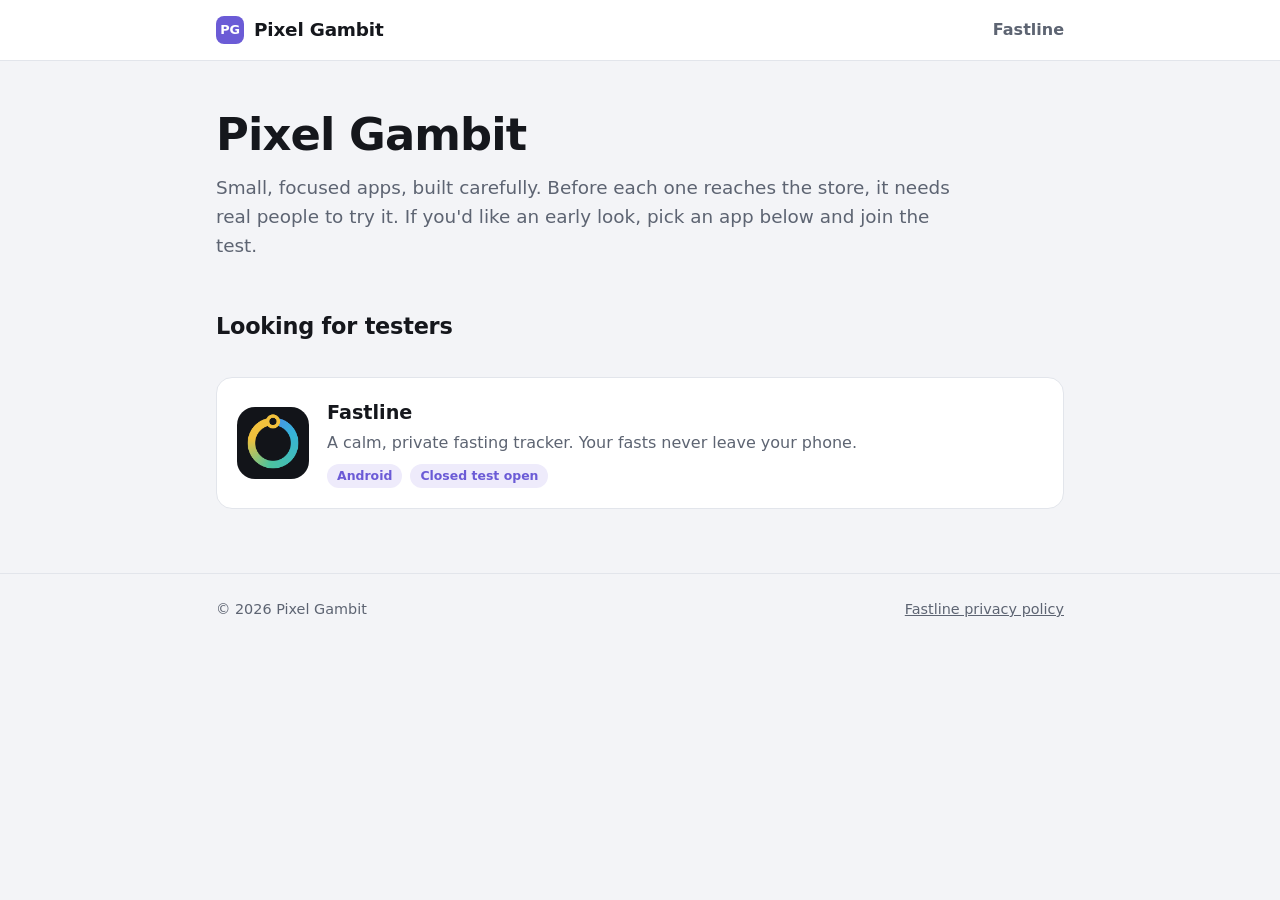
==== index.html @ b0e7d3ba "Add Pixel Gambit site with Fastline tester page and privacy policy" ====
<!doctype html>
<html lang="en">
<head>
  <meta charset="utf-8">
  <meta name="viewport" content="width=device-width, initial-scale=1">
  <title>Pixel Gambit</title>
  <meta name="description" content="Pixel Gambit makes small, focused apps. Help test what's coming next.">
  <meta property="og:title" content="Pixel Gambit">
  <meta property="og:description" content="Pixel Gambit makes small, focused apps. Help test what's coming next.">
  <link rel="icon" href="assets/fastline/icon.png">
  <link rel="stylesheet" href="style.css">
</head>
<body>
  <header class="site">
    <div class="wrap">
      <a class="brand" href="./"><span class="brand-mark">PG</span>Pixel Gambit</a>
      <nav><a href="fastline/">Fastline</a></nav>
    </div>
  </header>

  <main>
    <div class="wrap">
      <h1>Pixel Gambit</h1>
      <p class="lede">Small, focused apps, built carefully. Before each one reaches the store, it needs real people to try it. If you'd like an early look, pick an app below and join the test.</p>

      <h2>Looking for testers</h2>
      <div class="apps">
        <a class="card app-card" href="fastline/">
          <img src="assets/fastline/icon.png" alt="Fastline icon">
          <div>
            <h3>Fastline</h3>
            <p>A calm, private fasting tracker. Your fasts never leave your phone.</p>
            <div class="tags"><span class="tag">Android</span><span class="tag">Closed test open</span></div>
          </div>
        </a>
      </div>
    </div>
  </main>

  <footer class="site">
    <div class="wrap">
      <span>© 2026 Pixel Gambit</span>
      <a href="fastline/privacy/">Fastline privacy policy</a>
    </div>
  </footer>
</body>
</html>
---- style.css ----
:root {
  --bg: #f3f4f7;
  --surface: #ffffff;
  --text: #15171c;
  --muted: #5d6472;
  --border: #e2e5eb;
  --accent: #6b5bd6;
  --accent-text: #ffffff;
  --accent-soft: #eeebfb;
  --warn-soft: #fff6e0;
  --warn-border: #f2d58a;
  --radius: 16px;
}
@media (prefers-color-scheme: dark) {
  :root:not([data-theme="light"]) {
    --bg: #121419;
    --surface: #1b1e25;
    --text: #eef0f4;
    --muted: #a1a8b5;
    --border: #2b2f38;
    --accent: #8f82ee;
    --accent-text: #121419;
    --accent-soft: #252140;
    --warn-soft: #2a2414;
    --warn-border: #5b4a1d;
  }
}

* { box-sizing: border-box; }
html { -webkit-text-size-adjust: 100%; }
body {
  margin: 0;
  background: var(--bg);
  color: var(--text);
  font: 16px/1.6 system-ui, -apple-system, "Segoe UI", Roboto, sans-serif;
}
a { color: var(--accent); }
img { max-width: 100%; display: block; }

.wrap { max-width: 880px; margin: 0 auto; padding: 0 16px; }

header.site {
  border-bottom: 1px solid var(--border);
  background: var(--surface);
}
header.site .wrap {
  display: flex; align-items: center; justify-content: space-between;
  min-height: 60px; gap: 16px;
}
.brand {
  font-weight: 800; font-size: 1.15rem; letter-spacing: -0.01em;
  color: var(--text); text-decoration: none;
  display: flex; align-items: center; gap: 10px;
}
.brand-mark {
  width: 28px; height: 28px; border-radius: 8px;
  background: var(--accent); color: var(--accent-text);
  display: grid; place-items: center; font-size: 0.8rem; font-weight: 800;
}
nav a { color: var(--muted); text-decoration: none; font-weight: 600; margin-left: 18px; }
nav a:hover { color: var(--text); }

main { padding: 48px 0 64px; }
h1 { font-size: clamp(2rem, 6vw, 2.8rem); line-height: 1.15; letter-spacing: -0.02em; margin: 0 0 12px; }
h2 { font-size: 1.4rem; letter-spacing: -0.01em; margin: 48px 0 12px; }
h3 { font-size: 1.05rem; margin: 24px 0 6px; }
.lede { font-size: 1.15rem; color: var(--muted); max-width: 40em; margin: 0; }

.card {
  background: var(--surface); border: 1px solid var(--border);
  border-radius: var(--radius); padding: 20px;
}
.apps { display: grid; gap: 16px; margin-top: 32px; }
.app-card {
  display: flex; gap: 18px; align-items: center;
  text-decoration: none; color: inherit;
  transition: border-color .15s;
}
.app-card:hover { border-color: var(--accent); }
.app-card img { width: 72px; height: 72px; border-radius: 18px; flex: none; }
.app-card h3 { margin: 0 0 2px; font-size: 1.2rem; }
.app-card p { margin: 0; color: var(--muted); }
.tags { display: flex; gap: 8px; flex-wrap: wrap; margin-top: 8px; }
.tag {
  font-size: .78rem; font-weight: 700; padding: 2px 10px; border-radius: 999px;
  background: var(--accent-soft); color: var(--accent);
}

.app-hero { display: flex; gap: 20px; align-items: center; margin-bottom: 8px; }
.app-hero img { width: 88px; height: 88px; border-radius: 22px; flex: none; }

.btn {
  display: inline-block; background: var(--accent); color: var(--accent-text);
  font-weight: 700; text-decoration: none; padding: 12px 22px; border-radius: 12px;
}
.btn:hover { filter: brightness(1.08); }
.btn.secondary { background: transparent; color: var(--accent); border: 1.5px solid var(--accent); }
.actions { display: flex; gap: 12px; flex-wrap: wrap; margin-top: 24px; }

.shots {
  display: flex; gap: 14px; overflow-x: auto; padding-bottom: 8px;
  scroll-snap-type: x mandatory;
}
.shots img {
  width: 220px; flex: none; border-radius: 18px; border: 1px solid var(--border);
  scroll-snap-align: start;
}

ol.steps { counter-reset: step; list-style: none; padding: 0; margin: 0; display: grid; gap: 12px; }
ol.steps li { counter-increment: step; position: relative; padding-left: 52px; }
ol.steps li::before {
  content: counter(step);
  position: absolute; left: 20px; top: 20px;
  width: 24px; height: 24px; border-radius: 50%;
  background: var(--accent); color: var(--accent-text);
  font-weight: 800; font-size: .8rem; display: grid; place-items: center;
}
ol.steps li.card { padding-left: 60px; }
ol.steps strong { display: block; }
ol.steps p { margin: 4px 0 0; color: var(--muted); }

.note {
  background: var(--warn-soft); border: 1px solid var(--warn-border);
  border-radius: var(--radius); padding: 16px 20px; margin-top: 24px;
}
.note p { margin: 0; }

ul.features { padding-left: 20px; }
ul.features li { margin: 6px 0; }

.prose { max-width: 42em; }
.prose h2 { font-size: 1.2rem; margin-top: 32px; }

footer.site { border-top: 1px solid var(--border); color: var(--muted); font-size: .9rem; }
footer.site .wrap { padding-top: 24px; padding-bottom: 32px; display: flex; gap: 16px; flex-wrap: wrap; justify-content: space-between; }
footer.site a { color: var(--muted); }

@media (max-width: 520px) {
  main { padding-top: 32px; }
  nav a { margin-left: 12px; }
  .app-hero img { width: 68px; height: 68px; border-radius: 17px; }
  .shots img { width: 180px; }
}
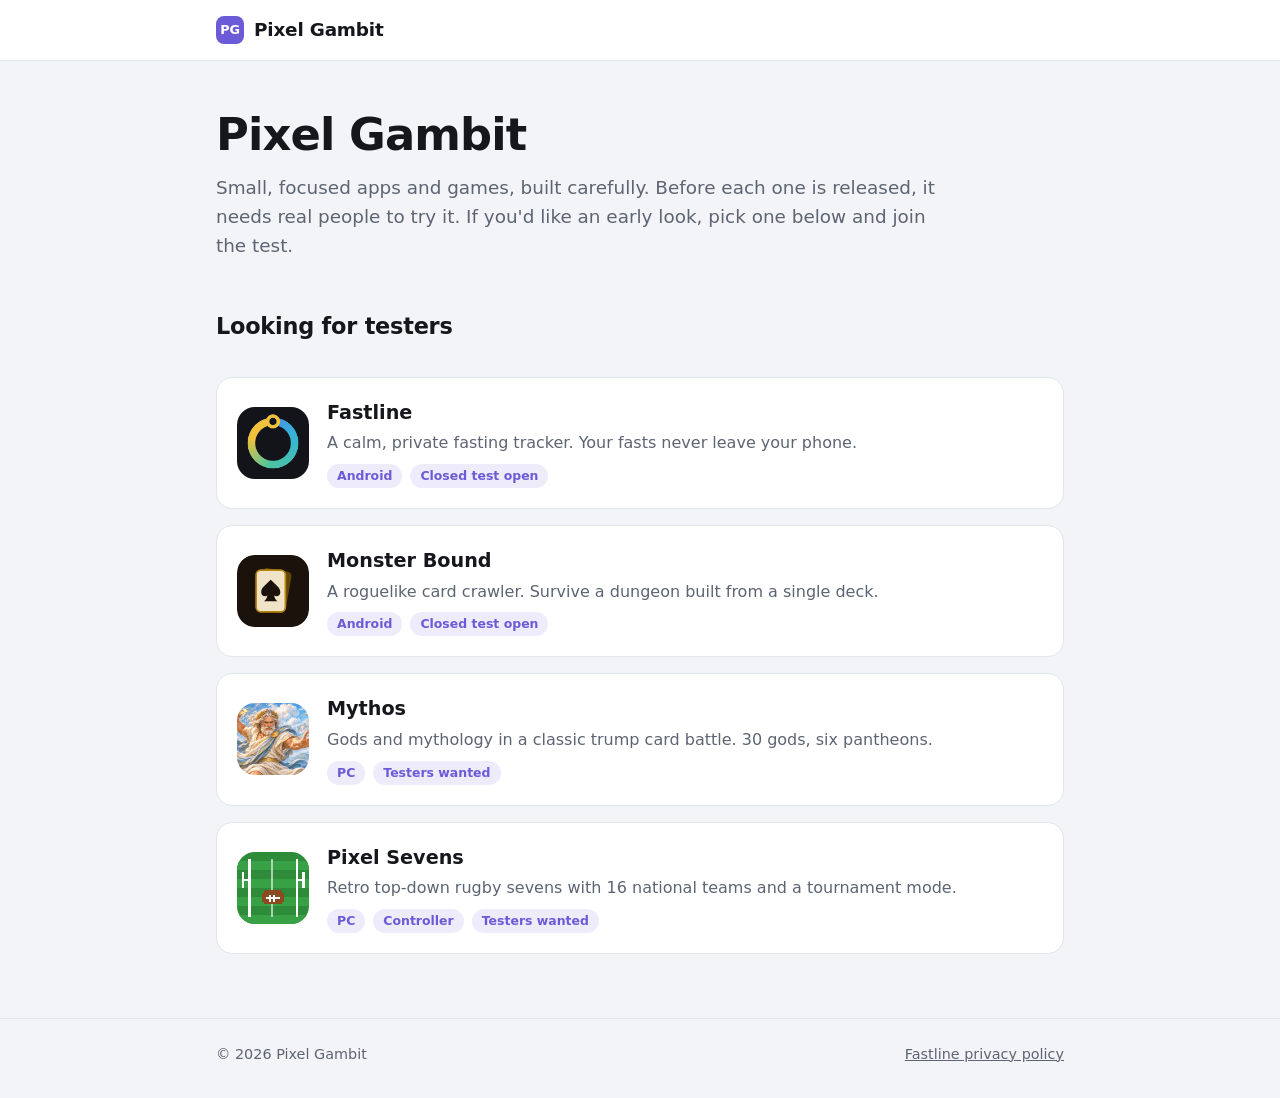
==== commit f9dd6f48: "Add Monster Bound, Mythos and Pixel Sevens tester pages - One page per game, each listed on the home" ====
--- a/index.html
+++ b/index.html
@@ -4,24 +4,23 @@
   <meta charset="utf-8">
   <meta name="viewport" content="width=device-width, initial-scale=1">
   <title>Pixel Gambit</title>
-  <meta name="description" content="Pixel Gambit makes small, focused apps. Help test what's coming next.">
+  <meta name="description" content="Pixel Gambit makes small, focused apps and games. Help test what's coming next.">
   <meta property="og:title" content="Pixel Gambit">
-  <meta property="og:description" content="Pixel Gambit makes small, focused apps. Help test what's coming next.">
-  <link rel="icon" href="assets/fastline/icon.png">
+  <meta property="og:description" content="Pixel Gambit makes small, focused apps and games. Help test what's coming next.">
+  <link rel="icon" href="assets/pg.svg">
   <link rel="stylesheet" href="style.css">
 </head>
 <body>
   <header class="site">
     <div class="wrap">
       <a class="brand" href="./"><span class="brand-mark">PG</span>Pixel Gambit</a>
-      <nav><a href="fastline/">Fastline</a></nav>
     </div>
   </header>
 
   <main>
     <div class="wrap">
       <h1>Pixel Gambit</h1>
-      <p class="lede">Small, focused apps, built carefully. Before each one reaches the store, it needs real people to try it. If you'd like an early look, pick an app below and join the test.</p>
+      <p class="lede">Small, focused apps and games, built carefully. Before each one is released, it needs real people to try it. If you'd like an early look, pick one below and join the test.</p>
 
       <h2>Looking for testers</h2>
       <div class="apps">
@@ -31,6 +30,30 @@
             <h3>Fastline</h3>
             <p>A calm, private fasting tracker. Your fasts never leave your phone.</p>
             <div class="tags"><span class="tag">Android</span><span class="tag">Closed test open</span></div>
+          </div>
+        </a>
+        <a class="card app-card" href="monster-bound/">
+          <img src="assets/monster-bound/icon.svg" alt="Monster Bound icon">
+          <div>
+            <h3>Monster Bound</h3>
+            <p>A roguelike card crawler. Survive a dungeon built from a single deck.</p>
+            <div class="tags"><span class="tag">Android</span><span class="tag">Closed test open</span></div>
+          </div>
+        </a>
+        <a class="card app-card" href="mythos/">
+          <img src="assets/mythos/icon.jpg" alt="Mythos icon">
+          <div>
+            <h3>Mythos</h3>
+            <p>Gods and mythology in a classic trump card battle. 30 gods, six pantheons.</p>
+            <div class="tags"><span class="tag">PC</span><span class="tag">Testers wanted</span></div>
+          </div>
+        </a>
+        <a class="card app-card" href="pixel-sevens/">
+          <img class="pixel" src="assets/pixel-sevens/icon.svg" alt="Pixel Sevens icon">
+          <div>
+            <h3>Pixel Sevens</h3>
+            <p>Retro top-down rugby sevens with 16 national teams and a tournament mode.</p>
+            <div class="tags"><span class="tag">PC</span><span class="tag">Controller</span><span class="tag">Testers wanted</span></div>
           </div>
         </a>
       </div>
--- a/style.css
+++ b/style.css
@@ -86,7 +86,7 @@
   background: var(--accent-soft); color: var(--accent);
 }
 
-.app-hero { display: flex; gap: 20px; align-items: center; margin-bottom: 8px; }
+.app-hero { display: flex; gap: 20px; align-items: center; margin-bottom: 16px; }
 .app-hero img { width: 88px; height: 88px; border-radius: 22px; flex: none; }
 
 .btn {
@@ -141,3 +141,13 @@
   .app-hero img { width: 68px; height: 68px; border-radius: 17px; }
   .shots img { width: 180px; }
 }
+
+.shots.wide img { width: 340px; aspect-ratio: 3 / 2; object-fit: cover; }
+@media (max-width: 520px) { .shots.wide img { width: 260px; } }
+.app-hero img.pixel, .app-card img.pixel { image-rendering: pixelated; }
+
+table.controls { width: 100%; border-collapse: collapse; background: var(--surface); border: 1px solid var(--border); border-radius: var(--radius); overflow: hidden; font-size: .95rem; }
+table.controls th, table.controls td { text-align: left; padding: 10px 14px; border-bottom: 1px solid var(--border); }
+table.controls tr:last-child td { border-bottom: 0; }
+table.controls th { color: var(--muted); font-weight: 600; }
+.table-scroll { overflow-x: auto; }
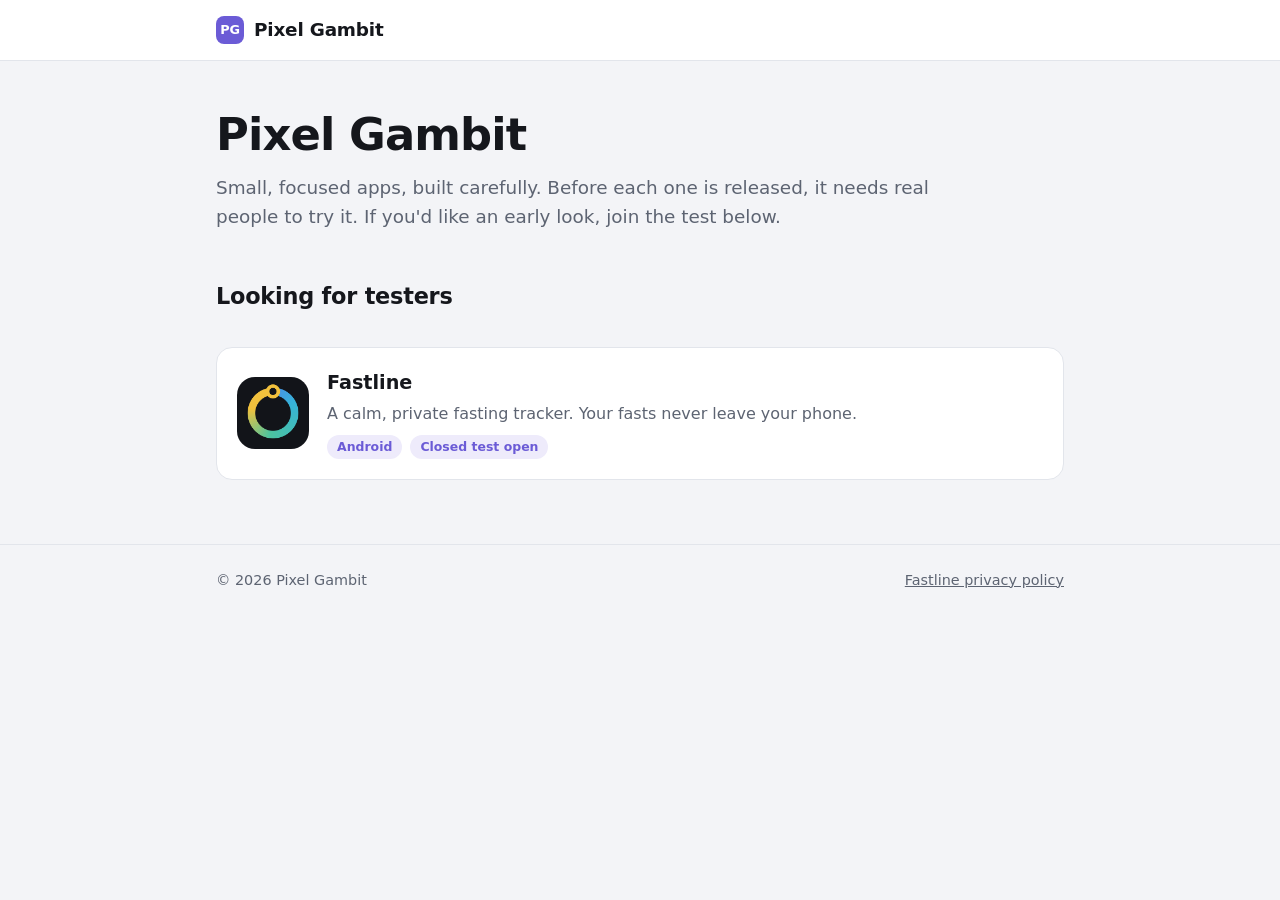
==== commit 747867d7: "Focus the site on Fastline - Remove the Monster Bound, Mythos and Pixel Sevens pages and their image" ====
--- a/index.html
+++ b/index.html
@@ -4,9 +4,9 @@
   <meta charset="utf-8">
   <meta name="viewport" content="width=device-width, initial-scale=1">
   <title>Pixel Gambit</title>
-  <meta name="description" content="Pixel Gambit makes small, focused apps and games. Help test what's coming next.">
+  <meta name="description" content="Pixel Gambit makes small, focused apps. Help test what's coming next.">
   <meta property="og:title" content="Pixel Gambit">
-  <meta property="og:description" content="Pixel Gambit makes small, focused apps and games. Help test what's coming next.">
+  <meta property="og:description" content="Pixel Gambit makes small, focused apps. Help test what's coming next.">
   <link rel="icon" href="assets/pg.svg">
   <link rel="stylesheet" href="style.css">
 </head>
@@ -20,7 +20,7 @@
   <main>
     <div class="wrap">
       <h1>Pixel Gambit</h1>
-      <p class="lede">Small, focused apps and games, built carefully. Before each one is released, it needs real people to try it. If you'd like an early look, pick one below and join the test.</p>
+      <p class="lede">Small, focused apps, built carefully. Before each one is released, it needs real people to try it. If you'd like an early look, join the test below.</p>
 
       <h2>Looking for testers</h2>
       <div class="apps">
@@ -30,30 +30,6 @@
             <h3>Fastline</h3>
             <p>A calm, private fasting tracker. Your fasts never leave your phone.</p>
             <div class="tags"><span class="tag">Android</span><span class="tag">Closed test open</span></div>
-          </div>
-        </a>
-        <a class="card app-card" href="monster-bound/">
-          <img src="assets/monster-bound/icon.svg" alt="Monster Bound icon">
-          <div>
-            <h3>Monster Bound</h3>
-            <p>A roguelike card crawler. Survive a dungeon built from a single deck.</p>
-            <div class="tags"><span class="tag">Android</span><span class="tag">Closed test open</span></div>
-          </div>
-        </a>
-        <a class="card app-card" href="mythos/">
-          <img src="assets/mythos/icon.jpg" alt="Mythos icon">
-          <div>
-            <h3>Mythos</h3>
-            <p>Gods and mythology in a classic trump card battle. 30 gods, six pantheons.</p>
-            <div class="tags"><span class="tag">PC</span><span class="tag">Testers wanted</span></div>
-          </div>
-        </a>
-        <a class="card app-card" href="pixel-sevens/">
-          <img class="pixel" src="assets/pixel-sevens/icon.svg" alt="Pixel Sevens icon">
-          <div>
-            <h3>Pixel Sevens</h3>
-            <p>Retro top-down rugby sevens with 16 national teams and a tournament mode.</p>
-            <div class="tags"><span class="tag">PC</span><span class="tag">Controller</span><span class="tag">Testers wanted</span></div>
           </div>
         </a>
       </div>
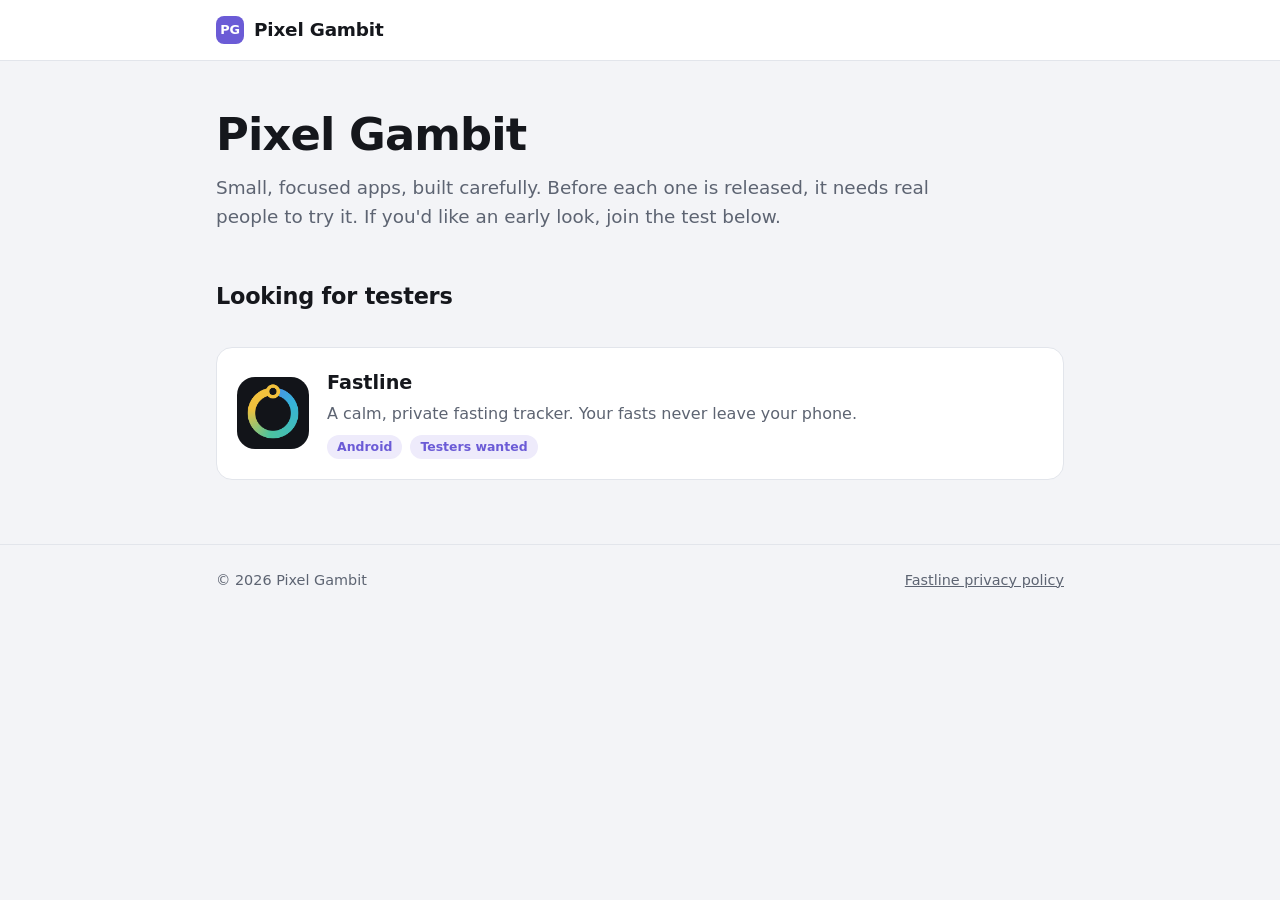
==== commit 5589cfab: "Say the Fastline test opens in early December - Swap the "Closed test open" tag for "Testers wanted"" ====
--- a/index.html
+++ b/index.html
@@ -29,7 +29,7 @@
           <div>
             <h3>Fastline</h3>
             <p>A calm, private fasting tracker. Your fasts never leave your phone.</p>
-            <div class="tags"><span class="tag">Android</span><span class="tag">Closed test open</span></div>
+            <div class="tags"><span class="tag">Android</span><span class="tag">Testers wanted</span></div>
           </div>
         </a>
       </div>
--- a/style.css
+++ b/style.css
@@ -102,7 +102,7 @@
   scroll-snap-type: x mandatory;
 }
 .shots img {
-  width: 220px; flex: none; border-radius: 18px; border: 1px solid var(--border);
+  width: 200px; flex: none; border-radius: 18px; border: 1px solid var(--border);
   scroll-snap-align: start;
 }
 
@@ -124,6 +124,12 @@
   border-radius: var(--radius); padding: 16px 20px; margin-top: 24px;
 }
 .note p { margin: 0; }
+
+.facts { display: grid; grid-template-columns: repeat(auto-fit, minmax(150px, 1fr)); gap: 12px; }
+.facts .card { padding: 16px 18px; }
+.facts strong { display: block; }
+.facts p { margin: 4px 0 0; color: var(--muted); font-size: .95rem; }
+table.controls td:first-child { font-weight: 600; white-space: nowrap; }
 
 ul.features { padding-left: 20px; }
 ul.features li { margin: 6px 0; }
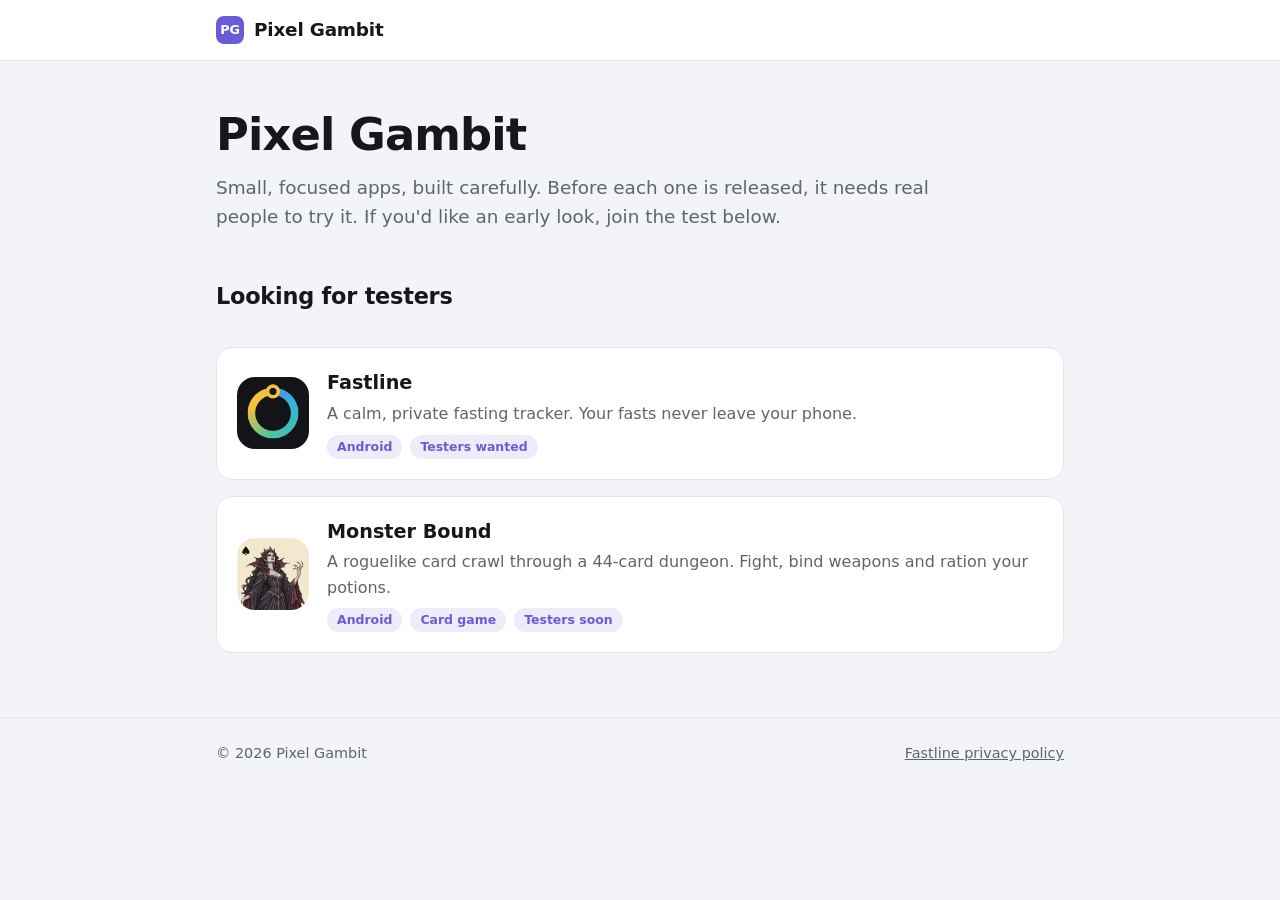
==== commit afe4142c: "Add a Monster Bound page with green felt screenshots Opening to testers soon. Listed on the home pag" ====
--- a/index.html
+++ b/index.html
@@ -32,6 +32,14 @@
             <div class="tags"><span class="tag">Android</span><span class="tag">Testers wanted</span></div>
           </div>
         </a>
+        <a class="card app-card" href="monster-bound/">
+          <img src="assets/monster-bound/icon.png" alt="Monster Bound icon">
+          <div>
+            <h3>Monster Bound</h3>
+            <p>A roguelike card crawl through a 44-card dungeon. Fight, bind weapons and ration your potions.</p>
+            <div class="tags"><span class="tag">Android</span><span class="tag">Card game</span><span class="tag">Testers soon</span></div>
+          </div>
+        </a>
       </div>
     </div>
   </main>
--- a/style.css
+++ b/style.css
@@ -150,6 +150,12 @@
 
 .shots.wide img { width: 340px; aspect-ratio: 3 / 2; object-fit: cover; }
 @media (max-width: 520px) { .shots.wide img { width: 260px; } }
+.hero-shot { width: 100%; border-radius: var(--radius); border: 1px solid var(--border); margin-top: 32px; }
+.gallery { display: grid; grid-template-columns: repeat(auto-fit, minmax(300px, 1fr)); gap: 16px; }
+.gallery figure { margin: 0; }
+.gallery img { width: 100%; border-radius: 12px; border: 1px solid var(--border); }
+.gallery figcaption { color: var(--muted); font-size: .9rem; margin-top: 6px; }
+.credit { color: var(--muted); font-size: .9rem; margin-top: 32px; }
 .app-hero img.pixel, .app-card img.pixel { image-rendering: pixelated; }
 
 table.controls { width: 100%; border-collapse: collapse; background: var(--surface); border: 1px solid var(--border); border-radius: var(--radius); overflow: hidden; font-size: .95rem; }
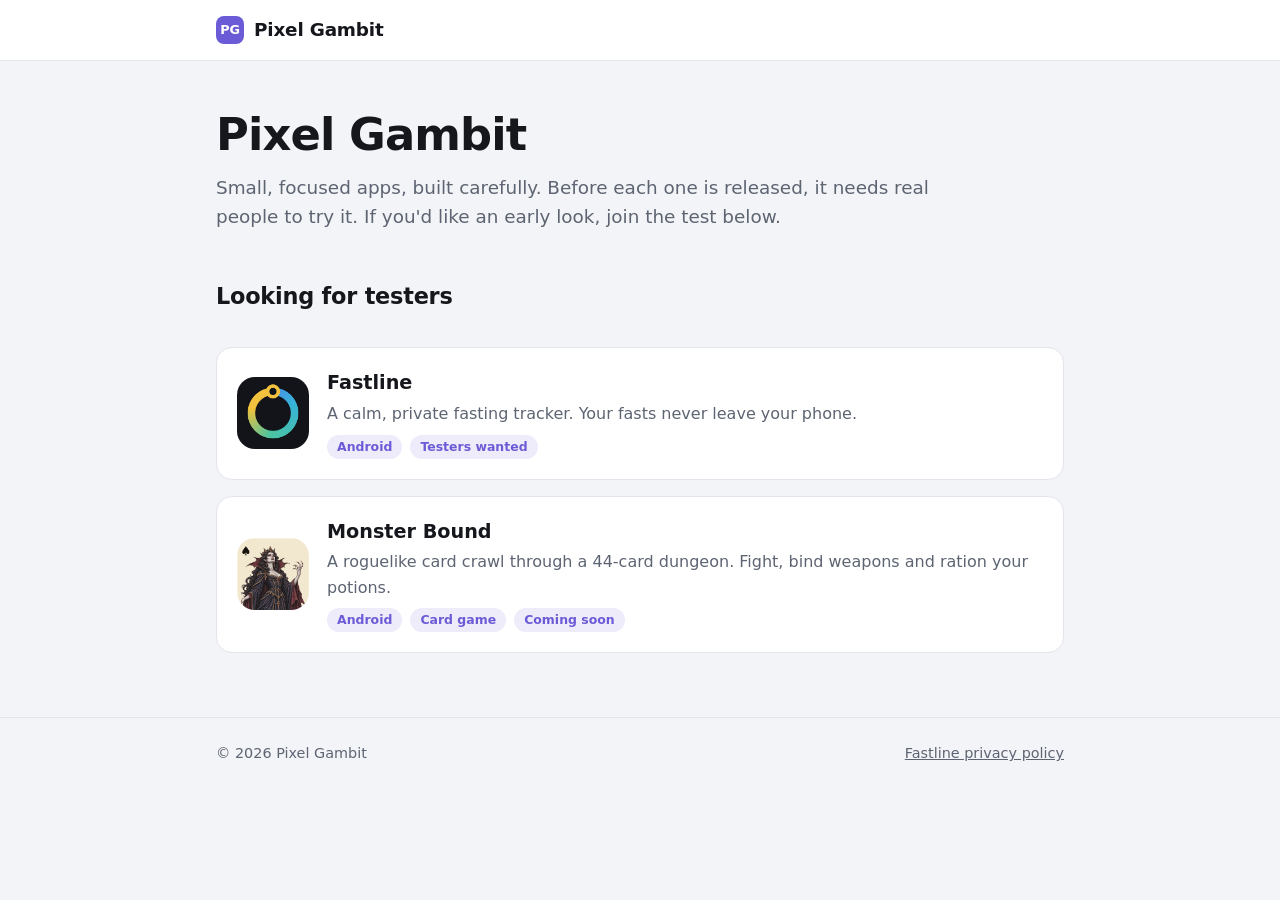
==== commit 9753d7d7: "Monster Bound: new screenshots, privacy policy, coming soon to Google Play" ====
--- a/index.html
+++ b/index.html
@@ -37,7 +37,7 @@
           <div>
             <h3>Monster Bound</h3>
             <p>A roguelike card crawl through a 44-card dungeon. Fight, bind weapons and ration your potions.</p>
-            <div class="tags"><span class="tag">Android</span><span class="tag">Card game</span><span class="tag">Testers soon</span></div>
+            <div class="tags"><span class="tag">Android</span><span class="tag">Card game</span><span class="tag">Coming soon</span></div>
           </div>
         </a>
       </div>
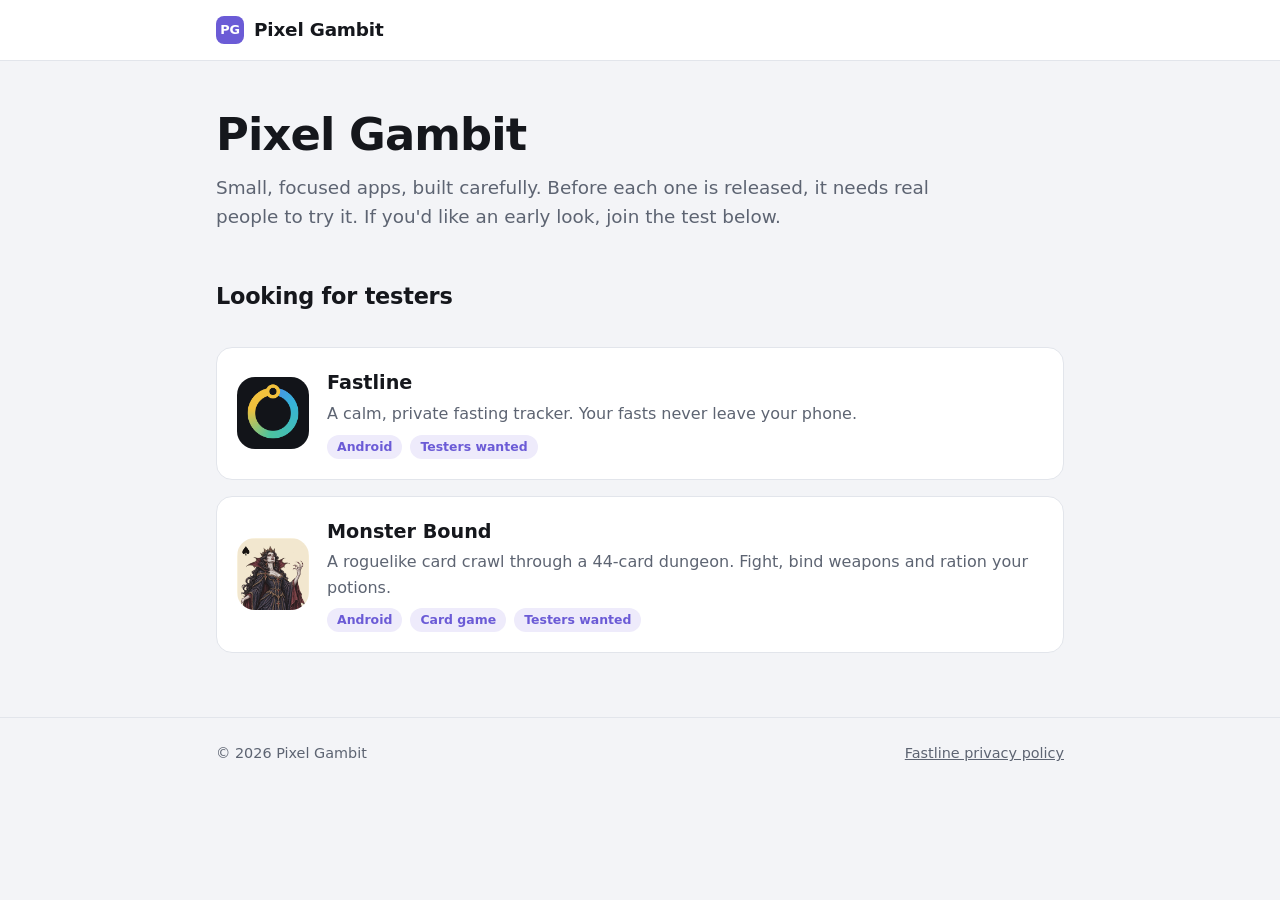
==== commit 8aa8a97b: "Monster Bound: testers wanted, how to join the test" ====
--- a/index.html
+++ b/index.html
@@ -37,7 +37,7 @@
           <div>
             <h3>Monster Bound</h3>
             <p>A roguelike card crawl through a 44-card dungeon. Fight, bind weapons and ration your potions.</p>
-            <div class="tags"><span class="tag">Android</span><span class="tag">Card game</span><span class="tag">Coming soon</span></div>
+            <div class="tags"><span class="tag">Android</span><span class="tag">Card game</span><span class="tag">Testers wanted</span></div>
           </div>
         </a>
       </div>
